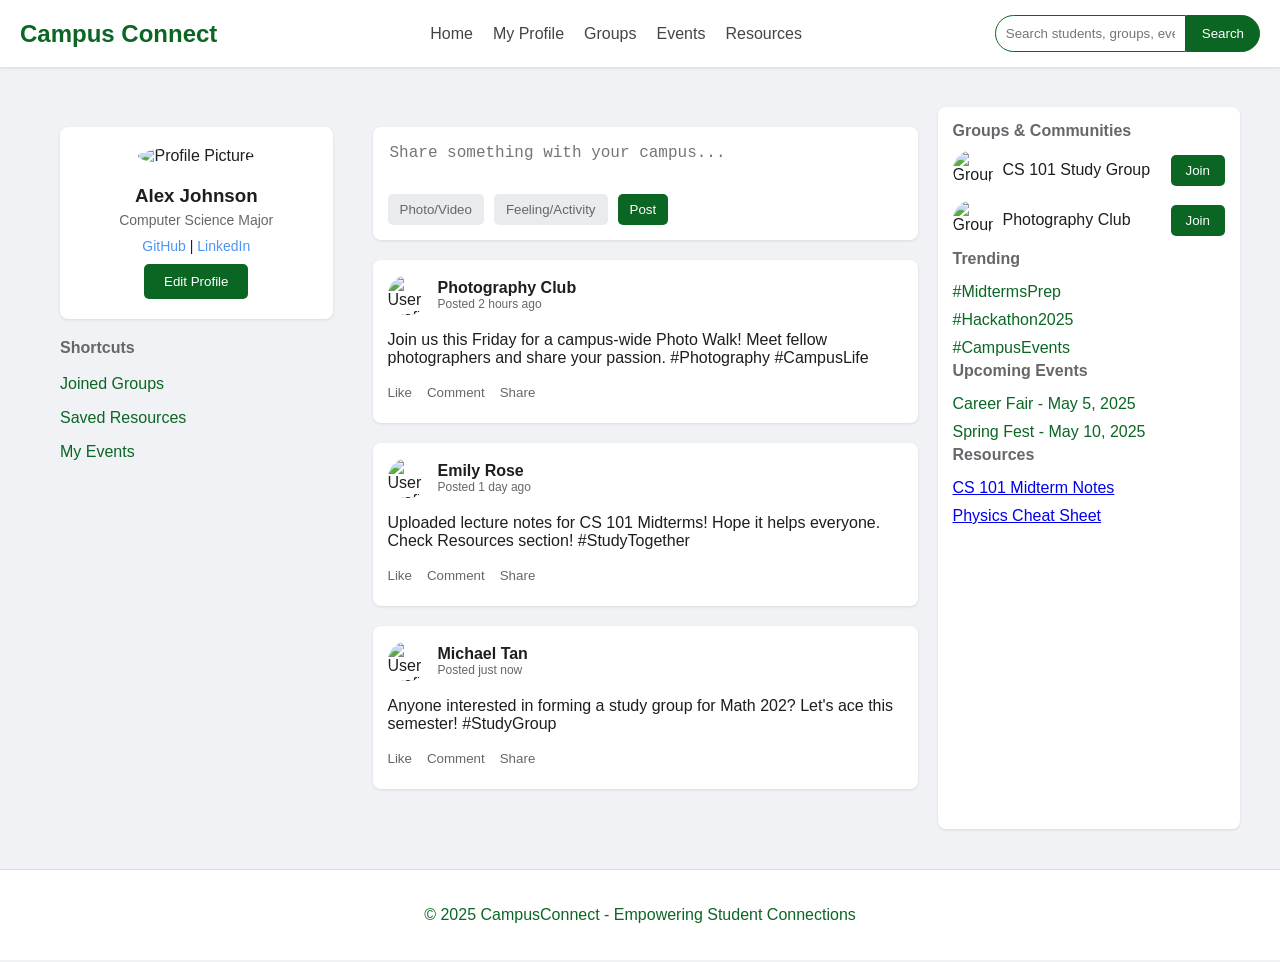
==== index.html @ dd494bb0 "Add files via upload" ====
<!DOCTYPE html>
<html lang="en">
<head>
    <meta charset="UTF-8">
    <meta name="viewport" content="width=device-width, initial-scale=1.0">
    <title>CampusConnect</title>
    <link rel="stylesheet" href="style.css">
    <style>
        html {
            scroll-behavior: smooth;
        }
    </style>
</head>
<body>
    <header>
        <div class="logo">Campus Connect</div>
       <nav>
    <ul>
        <li><a href="index.html">Home</a></li>
        <li><a href="profile.html">My Profile</a></li>
        <li><a href="groups.html">Groups</a></li>
        <li><a href="events.html">Events</a></li>
        <li><a href="resources.html">Resources</a></li>
    </ul>
</nav>
        <div class="search-bar">
            <input type="text" placeholder="Search students, groups, events...">
            <button>Search</button>
        </div>
    </header>

    <main class="container">
        <!-- Left Sidebar -->
        <section class="left-sidebar" id="profile">
            <div class="profile-card">
                <img src="Images/studentpfp.png" alt="Profile Picture" class="profile-pic">
                <h3>Alex Johnson</h3>
                <p>Computer Science Major</p>
                <div class="profile-links">
                    <a href="#">GitHub</a> | <a href="#">LinkedIn</a>
                </div>
                <button>Edit Profile</button>
            </div>
<div class="shortcuts">
    <h4>Shortcuts</h4>
    <ul>
        <li><a href="my-groups.html">Joined Groups</a></li>
        <li><a href="my-resources.html">Saved Resources</a></li>
        <li><a href="my-events.html">My Events</a></li>
    </ul>
</div>
        </section>

        <!-- Feed Section -->
        <section class="feed" id="home">
            <div class="post-input-container">
                <textarea placeholder="Share something with your campus..."></textarea>
                <div class="post-options">
                    <button class="photo-video-button">Photo/Video</button>
                    <button>Feeling/Activity</button>
                    <button class="post-button">Post</button>
                </div>
            </div>

            <!-- Sample Posts -->
            <div class="post">
                <div class="post-header">
                    <img src="Images/eventpfp.jpg" alt="User Profile" class="post-user-pic">
                    <div class="post-info">
                        <h3>Photography Club</h3>
                        <p>Posted 2 hours ago</p>
                    </div>
                </div>
                <p class="post-text">Join us this Friday for a campus-wide Photo Walk! Meet fellow photographers and share your passion. #Photography #CampusLife</p>
                <div class="post-actions">
                    <button>Like</button>
                    <button class="comment-button">Comment</button>
                    <button>Share</button>
                </div>
                <div class="comment-section"></div>
                <div class="comment-input-area" style="display: none;">
                    <input type="text" placeholder="Write a comment...">
                    <button class="submit-comment-button">Post</button>
                </div>
            </div>

            <div class="post">
                <div class="post-header">
                    <img src="Images/academicpfp.png" alt="User Profile" class="post-user-pic">
                    <div class="post-info">
                        <h3>Emily Rose</h3>
                        <p>Posted 1 day ago</p>
                    </div>
                </div>
                <p class="post-text">Uploaded lecture notes for CS 101 Midterms! Hope it helps everyone. Check Resources section! #StudyTogether</p>
                <div class="post-actions">
                    <button>Like</button>
                    <button class="comment-button">Comment</button>
                    <button>Share</button>
                </div>
                <div class="comment-section"></div>
                <div class="comment-input-area" style="display: none;">
                    <input type="text" placeholder="Write a comment...">
                    <button class="submit-comment-button">Post</button>
                </div>
            </div>

            <div class="post">
                <div class="post-header">
                    <img src="Images/student2pfp.jpg" alt="User Profile" class="post-user-pic">
                    <div class="post-info">
                        <h3>Michael Tan</h3>
                        <p>Posted just now</p>
                    </div>
                </div>
                <p class="post-text">Anyone interested in forming a study group for Math 202? Let's ace this semester! #StudyGroup</p>
                <div class="post-actions">
                    <button>Like</button>
                    <button class="comment-button">Comment</button>
                    <button>Share</button>
                </div>
                <div class="comment-section"></div>
                <div class="comment-input-area" style="display: none;">
                    <input type="text" placeholder="Write a comment...">
                    <button class="submit-comment-button">Post</button>
                </div>
            </div>
        </section>

        <!-- Right Sidebar -->
        <section class="right-sidebar">
            <div class="suggestions" id="groups">
                <h4>Groups & Communities</h4>
                <div class="suggestion-item">
                    <img src="Images/csclub.png" alt="Group 1" class="suggestion-pic">
                    <p>CS 101 Study Group</p>
                    <button>Join</button>
                </div>
                <div class="suggestion-item">
                    <img src="Images/photoclub.png" alt="Group 2" class="suggestion-pic">
                    <p>Photography Club</p>
                    <button>Join</button>
                </div>
            </div>

            <div class="trending">
                <h4>Trending</h4>
                <ul>
                    <li>#MidtermsPrep</li>
                    <li>#Hackathon2025</li>
                    <li>#CampusEvents</li>
                </ul>
            </div>

            <div class="events" id="events">
                <h4>Upcoming Events</h4>
                <ul>
                    <li>Career Fair - May 5, 2025</li>
                    <li>Spring Fest - May 10, 2025</li>
                </ul>
            </div>

            <div class="resources" id="resources">
                <h4>Resources</h4>
                <ul>
                    <li><a href="#">CS 101 Midterm Notes</a></li>
                    <li><a href="#">Physics Cheat Sheet</a></li>
                </ul>
            </div>
        </section>
    </main>

    <footer>
        <p>&copy; 2025 CampusConnect - Empowering Student Connections</p>
    </footer>

    <script src="script.js"></script>
</body>
</html>
---- style.css ----
/* General Styles */
body {
    font-family: sans-serif;
    margin: 0;
    padding: 0;
    background-color: #f0f2f5;
    color: #1c1e21;
}

header {
    background-color: #fff;
    padding: 15px 20px;
    display: flex;
    align-items: center;
    justify-content: space-between;
    box-shadow: 0 1px 3px rgba(0, 0, 0, 0.1);
}

.logo {
    font-size: 24px;
    font-weight: bold;
    color: #0B6623;
}

nav ul {
    list-style: none;
    padding: 0;
    margin: 0;
    display: flex;
}

nav ul li {
    margin-left: 20px;
}

nav ul li a {
    text-decoration: none;
    color: #444;
    font-weight: 500;
    transition: color 0.3s ease;
}

nav ul li a:hover {
    color: #12733B;
}

.search-bar {
    display: flex;
}

.search-bar input[type="text"] {
    padding: 10px;
    border: 1px solid #0B6623;
    border-radius: 20px 0 0 20px;
    outline: none;
}

.search-bar button {
    background-color: #0B6623;
    color: #fff;
    border: 1px solid #0B6623;
    border-radius: 0 20px 20px 0;
    padding: 10px 15px;
    cursor: pointer;
    transition: background-color 0.3s ease;
}

.search-bar button:hover {
    background-color: #12733B;
    color: white;
}

/* Container Layout */
.container {
    display: flex;
    max-width: 1200px;
    margin: 20px auto;
    padding: 20px;
}

.left-sidebar, .right-sidebar {
    flex-basis: 25%;
    padding: 20px;
}

.feed {
    flex-basis: 50%;
    padding: 20px;
}

/* Left Sidebar */
.left-sidebar {
    position: sticky;
    top: 20px;
    height: fit-content;
}

.profile-card {
    background-color: #fff;
    border-radius: 8px;
    padding: 20px;
    margin-bottom: 20px;
    text-align: center;
    box-shadow: 0 1px 3px rgba(0, 0, 0, 0.1);
}

.profile-pic {
    width: 80px;
    height: 80px;
    border-radius: 50%;
    object-fit: cover;
    margin-bottom: 10px;
}

.profile-card h3 {
    margin: 10px 0 5px;
}

.profile-card p {
    margin: 0;
    color: #65676b;
    font-size: 14px;
}

.profile-links {
    margin: 10px 0;
    font-size: 14px;
}

.profile-links a {
    text-decoration: none;
    color: #4d95f5;
}

.profile-card button {
    background-color: #0B6623;
    color: #fff;
    border: none;
    border-radius: 5px;
    padding: 10px 20px;
    cursor: pointer;
    font-weight: 500;
    transition: background-color 0.3s ease;
}

.profile-card button:hover {
    background-color: #12733B;
}

/* Shortcuts */
.shortcuts h4, .suggestions h4, .trending h4, .events h4, .resources h4 {
    margin-top: 0;
    margin-bottom: 10px;
    color: #65676b;
}

.shortcuts ul, .suggestions ul, .trending ul, .events ul, .resources ul {
    list-style: none;
    padding: 0;
    margin: 0;
}

.shortcuts ul li a {
    cursor: pointer;
    display: block;
    padding: 8px 0;
    text-decoration: none;
    color: #0B6623;
    transition: color 0.3s ease;
}

.shortcuts ul li a:hover {
    color: #12733B;
    text-decoration: underline;
}

/* Feed */
.post-input-container {
    background-color: #fff;
    border-radius: 8px;
    padding: 15px;
    margin-bottom: 20px;
    box-shadow: 0 1px 3px rgba(0, 0, 0, 0.1);
}

.post-input-container textarea {
    width: 100%;
    border: none;
    outline: none;
    resize: none;
    font-size: 16px;
    padding-bottom: 10px;
}

.post-options {
    display: flex;
    gap: 10px;
    align-items: center;
}

.post-options button {
    background-color: #e9ebee;
    color: #65676b;
    border: none;
    border-radius: 5px;
    padding: 8px 12px;
    cursor: pointer;
    font-weight: 500;
    transition: background-color 0.3s ease;
}

.post-options button:hover {
    background-color: #12733B;
}

.post-options .post-button {
    background-color: #0B6623;
    color: #fff;
}

.post-options .post-button:hover {
    background-color: #12733B;
}

/* Posts */
.post {
    background-color: #fff;
    border-radius: 8px;
    padding: 15px;
    margin-bottom: 20px;
    box-shadow: 0 1px 3px rgba(0, 0, 0, 0.1);
}

.post-header {
    display: flex;
    align-items: center;
    margin-bottom: 10px;
}

.post-user-pic {
    width: 40px;
    height: 40px;
    border-radius: 50%;
    object-fit: cover;
    margin-right: 10px;
}

.post-info h3 {
    margin: 0;
    font-size: 16px;
}

.post-info p {
    margin: 0;
    color: #65676b;
    font-size: 12px;
}

.post-text {
    margin-bottom: 10px;
}

.post-actions {
    display: flex;
    gap: 15px;
}

.post-actions button {
    background: none;
    border: none;
    color: #65676b;
    cursor: pointer;
    padding: 8px 0;
    font-weight: 500;
    transition: color 0.3s ease;
}

.post-actions button:hover {
    color: #12733B;
}

/* Right Sidebar */
.right-sidebar {
    background-color: #fff;
    border-radius: 8px;
    padding: 15px;
    box-shadow: 0 1px 3px rgba(0, 0, 0, 0.1);
}

.suggestion-item {
    display: flex;
    align-items: center;
    margin-bottom: 10px;
}

.suggestion-pic {
    width: 40px;
    height: 40px;
    border-radius: 50%;
    object-fit: cover;
    margin-right: 10px;
}

.suggestion-item p {
    margin: 0;
    flex-grow: 1;
}

.suggestion-item button {
    background-color: #0B6623;
    color: white;
    border: none;
    border-radius: 5px;
    padding: 8px 15px;
    cursor: pointer;
    transition: background-color 0.3s ease;
}

.suggestion-item button:hover {
    background-color: #12733B;
    color: #e7f3ff;
}

/* Trending, Events, Resources Lists */
.trending ul li, .events ul li, .resources ul li {
    padding: 5px 0;
    color: #0B6623;
    cursor: pointer;
    transition: color 0.3s ease;
}

.trending ul li:hover, .events ul li:hover, .resources ul li:hover {
    color: #12733B;
}

/* Footer */
footer {
    text-align: center;
    padding: 20px;
    background-color: #fff;
    color: #0B6623;
    border-top: 1px solid #ddd;
}

/* Responsive Adjustments */
@media (max-width: 900px) {
    .container {
        flex-direction: column;
    }
    .left-sidebar, .feed, .right-sidebar {
        flex-basis: 100%;
        padding: 10px;
    }
    .left-sidebar {
        position: static;
        margin-bottom: 20px;
    }
}
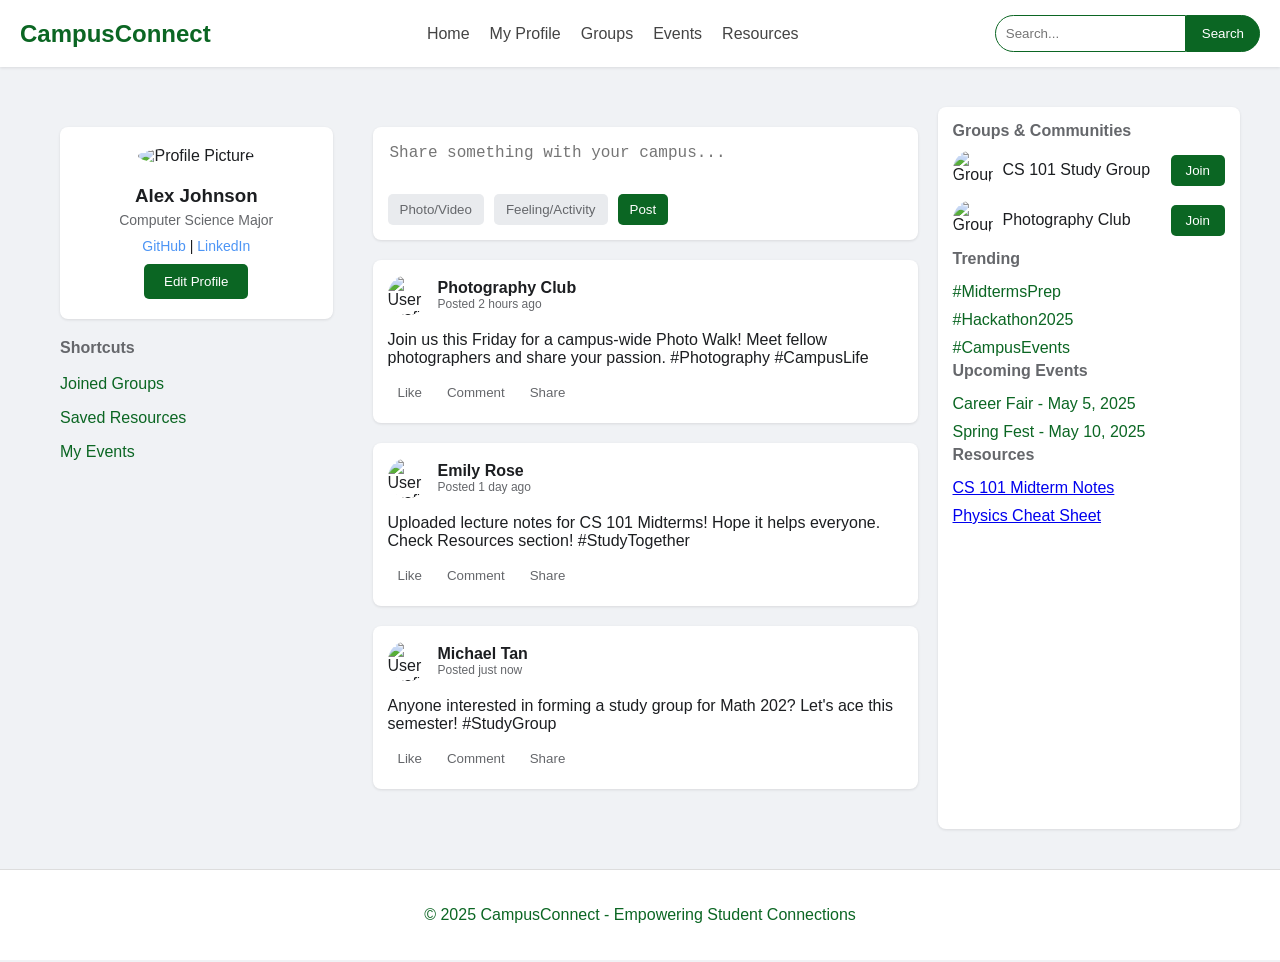
==== commit bdf3a61c: "Add files via upload" ====
--- a/index.html
+++ b/index.html
@@ -12,22 +12,22 @@
     </style>
 </head>
 <body>
-    <header>
-        <div class="logo">Campus Connect</div>
-       <nav>
-    <ul>
-        <li><a href="index.html">Home</a></li>
-        <li><a href="profile.html">My Profile</a></li>
-        <li><a href="groups.html">Groups</a></li>
-        <li><a href="events.html">Events</a></li>
-        <li><a href="resources.html">Resources</a></li>
-    </ul>
-</nav>
-        <div class="search-bar">
-            <input type="text" placeholder="Search students, groups, events...">
-            <button>Search</button>
-        </div>
-    </header>
+<header>
+    <div class="logo">CampusConnect</div>
+    <nav>
+        <ul>
+            <li><a href="index.html" class="home-link">Home</a></li>
+            <li><a href="profile.html" class="profile-link">My Profile</a></li>
+            <li><a href="groups.html" class="groups-link">Groups</a></li>
+            <li><a href="events.html" class="events-link">Events</a></li>
+            <li><a href="resources.html" class="resources-link">Resources</a></li>
+        </ul>
+    </nav>
+    <div class="search-bar">
+        <input type="text" placeholder="Search...">
+        <button>Search</button>
+    </div>
+</header>
 
     <main class="container">
         <!-- Left Sidebar -->
--- a/style.css
+++ b/style.css
@@ -146,6 +146,316 @@
 .profile-card button:hover {
     background-color: #12733B;
 }
+.profile-header {
+    position: relative;
+    margin-bottom: 20px;
+    border-radius: 8px 8px 0 0;
+    overflow: hidden;
+}
+
+.cover-photo {
+    width: 100%;
+    height: 200px;
+    object-fit: cover;
+    display: block;
+}
+
+.profile-pic.large {
+    width: 120px;
+    height: 120px;
+    border-radius: 50%;
+    object-fit: cover;
+    position: absolute;
+    bottom: -60px;
+    left: 20px;
+    border: 5px solid #fff;
+    box-shadow: 0 1px 3px rgba(0, 0, 0, 0.1);
+}
+
+.profile-info-header {
+    padding: 20px;
+    padding-left: 150px; /* Adjust based on profile pic size and position */
+}
+
+.profile-details {
+    padding: 20px;
+    border-bottom: 1px solid #eee;
+}
+
+.profile-details p {
+    margin-bottom: 8px;
+}
+
+.profile-details strong {
+    font-weight: bold;
+    color: #333;
+}
+
+.profile-activity {
+    padding: 20px;
+}
+
+.profile-activity h2 {
+    color: #0B6623;
+    margin-bottom: 15px;
+}
+
+.groups-filter,
+.events-filter {
+    display: flex;
+    gap: 10px;
+    margin-bottom: 20px;
+}
+
+.groups-filter .filter-button,
+.events-filter .filter-button {
+    background-color: #f2f2f2;
+    color: #333;
+    border: 1px solid #ccc;
+    border-radius: 5px;
+    padding: 8px 15px;
+    cursor: pointer;
+    transition: background-color 0.3s ease;
+}
+
+.groups-filter .filter-button.active,
+.groups-filter .filter-button:hover,
+.events-filter .filter-button.active,
+.events-filter .filter-button:hover {
+    background-color: #0B6623;
+    color: #fff;
+    border-color: #0B6623;
+}
+.resources-filter {
+    display: flex;
+    gap: 10px;
+    margin-bottom: 20px;
+}
+
+.resources-filter .filter-button {
+    background-color: #f2f2f2;
+    color: #333;
+    border: 1px solid #ccc;
+    border-radius: 5px;
+    padding: 8px 15px;
+    cursor: pointer;
+    transition: background-color 0.3s ease;
+}
+
+.resources-filter .filter-button.active,
+.resources-filter .filter-button:hover {
+    background-color: #0B6623;
+    color: #fff;
+    border-color: #0B6623;
+}
+
+.resources-list .post {
+    padding: 15px;
+    margin-bottom: 20px;
+    border-radius: 8px;
+    background-color: #fff;
+    box-shadow: 0 1px 3px rgba(0, 0, 0, 0.1);
+}
+
+.resources-list .post h3 {
+    margin-top: 0;
+    margin-bottom: 5px;
+    color: #0B6623;
+}
+
+.resources-list .post p {
+    margin-bottom: 8px;
+    color: #555;
+}
+
+.resources-list .post a {
+    color: #007bff; /* Example link color */
+    text-decoration: none;
+    font-weight: bold;
+}
+
+.resources-list .post a:hover {
+    text-decoration: underline;
+}
+
+.resource-category {
+    font-size: 0.9em;
+    color: #777;
+    margin-top: 5px;
+}
+
+.my-groups {
+    margin-bottom: 30px;
+    padding-bottom: 20px;
+    border-bottom: 1px solid #eee;
+}
+
+.my-groups h3 {
+    color: #0B6623;
+    margin-top: 0;
+    margin-bottom: 15px;
+}
+
+.suggestion-item p br {
+    display: none; /* Hide extra line breaks on larger screens */
+}
+        .login-container {
+            background-color: #fff;
+            padding: 30px;
+            border-radius: 8px;
+            box-shadow: 0 2px 10px rgba(0, 0, 0, 0.1);
+            width: 400px;
+            text-align: center;
+        }
+
+        .login-container h2 {
+            color: #0B6623;
+            margin-bottom: 20px;
+        }
+
+        .form-group {
+            margin-bottom: 15px;
+            text-align: left;
+        }
+
+        .form-group label {
+            display: block;
+            margin-bottom: 5px;
+            color: #333;
+            font-weight: bold;
+        }
+
+        .form-group input[type="text"],
+        .form-group input[type="password"] {
+            width: 100%;
+            padding: 10px;
+            border: 1px solid #ddd;
+            border-radius: 5px;
+            box-sizing: border-box;
+            font-size: 16px;
+            outline: none;
+        }
+
+        .form-group input[type="text"]:focus,
+        .form-group input[type="password"]:focus {
+            border-color: #0B6623;
+            box-shadow: 0 0 5px rgba(11, 102, 35, 0.3);
+        }
+
+        .login-button {
+            background-color: #0B6623;
+            color: #fff;
+            border: none;
+            border-radius: 5px;
+            padding: 12px 20px;
+            font-size: 16px;
+            cursor: pointer;
+            width: 100%;
+            transition: background-color 0.3s ease;
+        }
+
+        .login-button:hover {
+            background-color: #12733B;
+        }
+
+        .signup-link {
+            margin-top: 20px;
+            font-size: 14px;
+            color: #555;
+        }
+
+        .signup-link a {
+            color: #007bff;
+            text-decoration: none;
+        }
+
+        .signup-link a:hover {
+            text-decoration: underline;
+        }
+       .admin-container {
+            max-width: 800px;
+            margin: 0 auto;
+            background-color: #fff;
+            padding: 20px;
+            border-radius: 8px;
+            box-shadow: 0 2px 5px rgba(0, 0, 0, 0.1);
+        }
+
+        h2 {
+            color: #0B6623;
+            margin-bottom: 20px;
+            text-align: center;
+        }
+
+        .post-item {
+            border: 1px solid #ddd;
+            padding: 15px;
+            margin-bottom: 15px;
+            border-radius: 5px;
+            background-color: #f9f9f9;
+            display: flex;
+            justify-content: space-between;
+            align-items: center;
+        }
+
+        .post-content {
+            flex-grow: 1;
+            margin-right: 15px;
+        }
+
+        .post-actions button {
+            color: white;
+            border: none;
+            border-radius: 5px;
+            padding: 8px 12px;
+            cursor: pointer;
+            margin-left: 10px;
+           transition: background-color 0.3s ease;
+        }
+
+        .post-actions button.reject {
+            color: #dc3545;
+        }
+
+        .post-actions button:hover {
+            background-color: #0B6623;
+            color: white;
+        }
+        .post-actions button.reject:active{
+            background-color: #dc3545;
+            color: white;
+        }
+        .post-actions button.reject:hover {
+            background-color: #dc3545;
+            color: white;
+        }
+
+        .pending {
+            color: orange;
+            font-style: italic;
+        }
+
+@media (max-width: 600px) {
+    .suggestion-item p br {
+        display: block; /* Show line breaks on smaller screens for better readability */
+    }
+}
+
+.create-group-button {
+    background-color: #0B6623;
+    color: #fff;
+    border: none;
+    border-radius: 5px;
+    padding: 10px 20px;
+    cursor: pointer;
+    font-weight: 500;
+    transition: background-color 0.3s ease;
+    margin-top: 20px;
+}
+
+.create-group-button:hover {
+    background-color: #12733B;
+}
 
 /* Shortcuts */
 .shortcuts h4, .suggestions h4, .trending h4, .events h4, .resources h4 {
@@ -210,7 +520,7 @@
 }
 
 .post-options button:hover {
-    background-color: #12733B;
+    background-color: white;
 }
 
 .post-options .post-button {
@@ -275,8 +585,121 @@
     transition: color 0.3s ease;
 }
 
+
 .post-actions button:hover {
-    color: #12733B;
+    background-color: white;
+    color: white;
+}
+/* Styles for the Events Page */
+
+.groups-filter,
+.events-filter {
+    display: flex;
+    gap: 10px;
+    margin-bottom: 20px;
+}
+
+.groups-filter .filter-button,
+.events-filter .filter-button {
+    background-color: #f2f2f2;
+    color: #333;
+    border: 1px solid #ccc;
+    border-radius: 5px;
+    padding: 8px 15px;
+    cursor: pointer;
+    transition: background-color 0.3s ease;
+}
+
+.groups-filter .filter-button.active,
+.groups-filter .filter-button:hover,
+.events-filter .filter-button.active,
+.events-filter .filter-button:hover {
+    background-color: #0B6623;
+    color: #fff;
+    border-color: #0B6623;
+}
+
+.my-events {
+    margin-bottom: 30px;
+    padding-bottom: 20px;
+    border-bottom: 1px solid #eee;
+}
+
+.my-events h3,
+.events h2 {
+    color: #0B6623;
+    margin-top: 0;
+    margin-bottom: 15px;
+}
+
+.events .post {
+    padding: 15px;
+    margin-bottom: 20px;
+    border-radius: 8px;
+    background-color: #fff;
+    box-shadow: 0 1px 3px rgba(0, 0, 0, 0.1);
+}
+
+.events .post h3 {
+    margin-top: 0;
+    margin-bottom: 10px;
+}
+
+.events .post p {
+    margin-bottom: 10px;
+    color: #555;
+}
+
+.events .post strong {
+    font-weight: bold;
+    color: #333;
+}
+
+.events .post button.rsvp-button,
+.events .post button.rsvpd {
+    background-color: #0B6623;
+    color: #fff;
+    border: none;
+    border-radius: 5px;
+    padding: 8px 15px;
+    cursor: pointer;
+    font-weight: 500;
+    transition: background-color 0.3s ease;
+    margin-right: 10px;
+}
+
+.events .post button.rsvpd {
+    background-color: #5cb85c; /* A green color indicating RSVP'd */
+}
+
+.events .post button.rsvp-button:hover {
+    background-color: #12733B;
+}
+
+.events .post button.reminder-button {
+    background-color: #f0ad4e; /* A yellow/orange color for reminder */
+    color: #fff;
+    border: none;
+    border-radius: 5px;
+    padding: 8px 15px;
+    cursor: pointer;
+    font-weight: 500;
+    transition: background-color 0.3s ease;
+}
+
+.events .post button.reminder-button:hover {
+    background-color: #d9534f; /* A darker red on hover */
+}
+
+/* Responsive adjustments for events page */
+@media (max-width: 600px) {
+    .events .post button.rsvp-button,
+    .events .post button.rsvpd,
+    .events .post button.reminder-button {
+        width: 100%;
+        margin-bottom: 8px;
+        margin-right: 0;
+    }
 }
 
 /* Right Sidebar */
